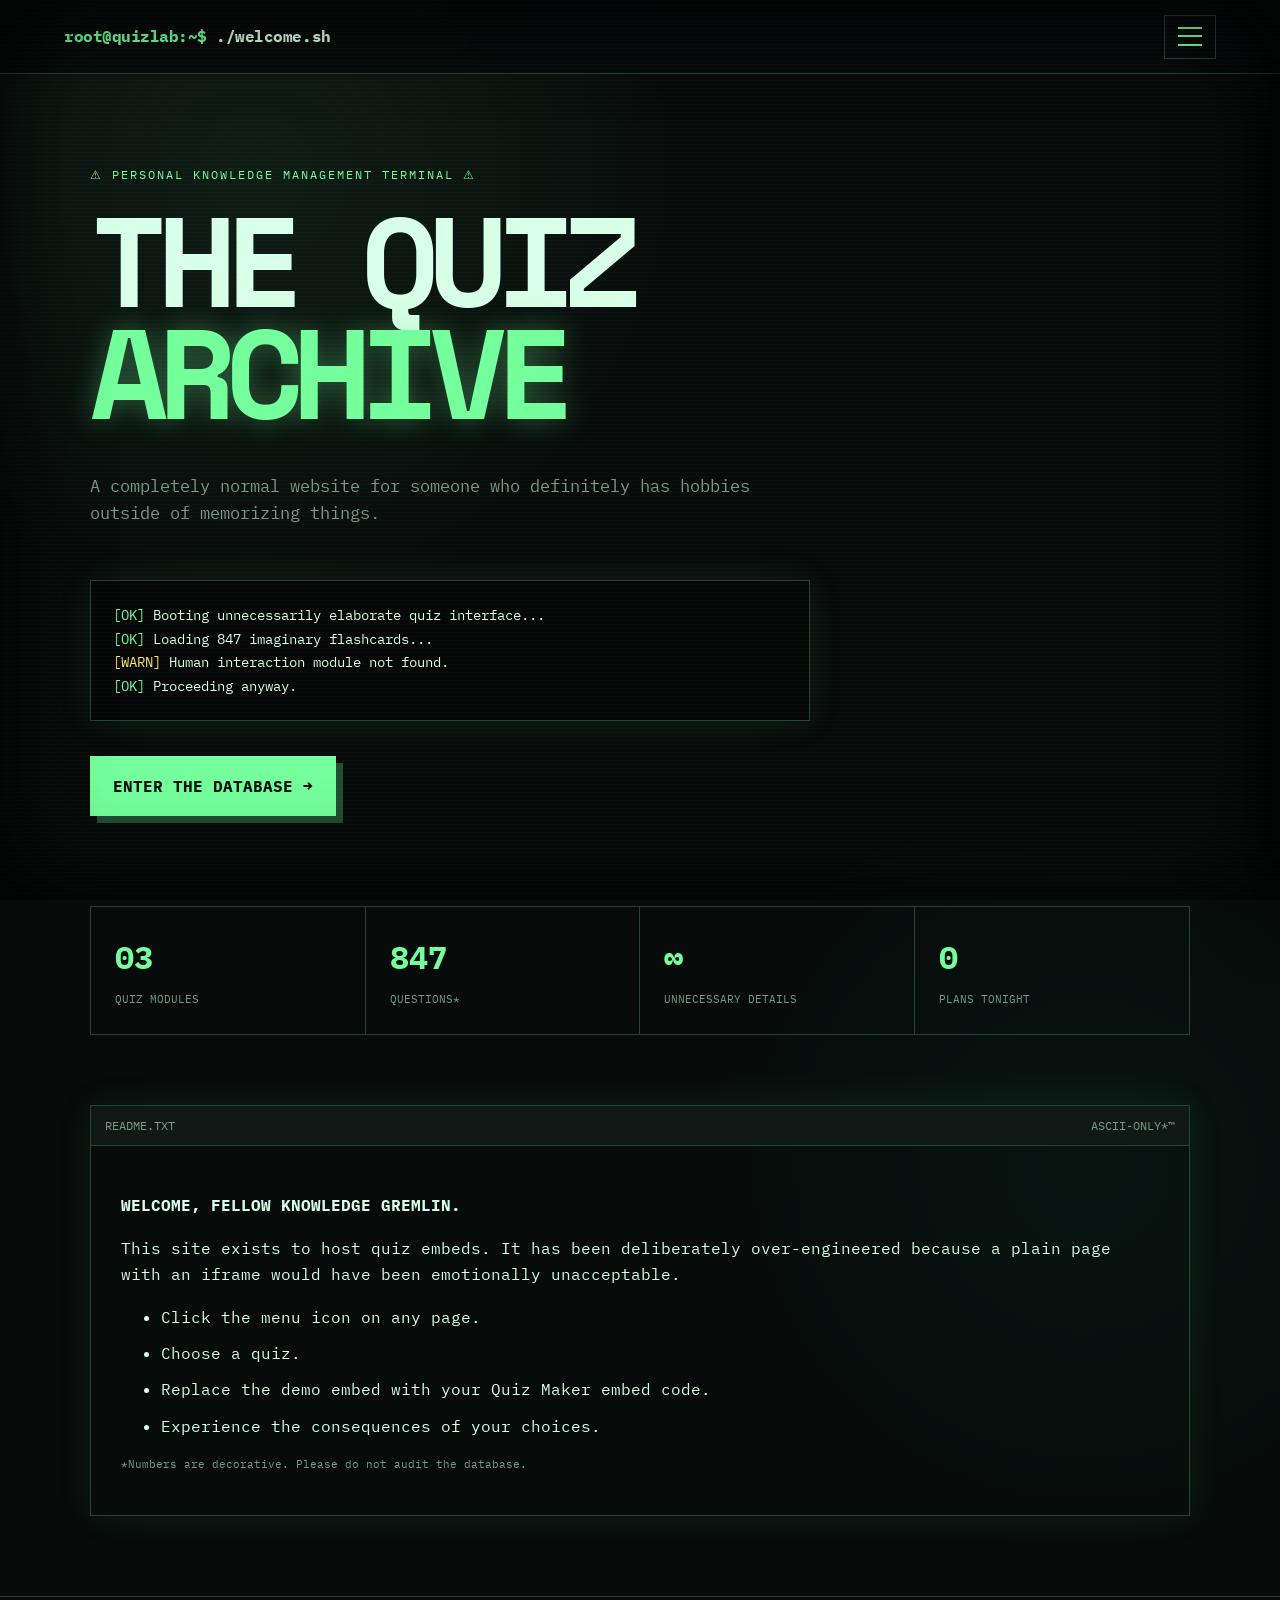
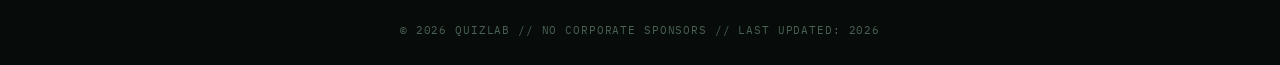
==== nerd-quiz-site-github/index.html @ b58cb628 "Add files via upload" ====
<!DOCTYPE html>
<html lang="en">
<head>
  <meta charset="UTF-8">
  <meta name="viewport" content="width=device-width, initial-scale=1.0">
  <title>Michelle's Extremely Normal Quiz Database</title>
  <meta name="description" content="A completely reasonable collection of quizzes, notes, and unnecessary metadata.">
  <link rel="stylesheet" href="css/style.css">
</head>
<body>
  <div class="crt-overlay"></div>
  <header class="topbar">
    <a class="brand" href="index.html"><span class="prompt">root@quizlab:~$</span> ./welcome.sh</a>
    <button class="menu-button" aria-label="Open menu" aria-expanded="false">
      <span></span><span></span><span></span>
    </button>
  </header>

  <nav class="side-menu" aria-hidden="true">
    <div class="menu-title">SYSTEM MENU</div>
    <a class="active" href="index.html">🏠 Dashboard</a>
    <a href="menu.html">📁 Quiz Directory</a>
    <a href="quizzes/quiz-01.html">🧪 Quiz 01</a>
    <a href="quizzes/quiz-02.html">🧠 Quiz 02</a>
    <a href="quizzes/quiz-03.html">📐 Quiz 03</a>
    <div class="menu-status">STATUS: <b>OBSESSED</b><br>COFFEE: ████████ 99%<br>SOCIAL LIFE: ░░░░░░ 0%</div>
  </nav>

  <main>
    <section class="hero">
      <div class="eyebrow">⚠ PERSONAL KNOWLEDGE MANAGEMENT TERMINAL ⚠</div>
      <h1>THE QUIZ<br><span>ARCHIVE</span></h1>
      <p class="subtitle">A completely normal website for someone who definitely has hobbies outside of memorizing things.</p>
      <div class="terminal">
        <div><span class="green">[OK]</span> Booting unnecessarily elaborate quiz interface...</div>
        <div><span class="green">[OK]</span> Loading 847 imaginary flashcards...</div>
        <div><span class="yellow">[WARN]</span> Human interaction module not found.</div>
        <div><span class="green">[OK]</span> Proceeding anyway.</div>
      </div>
      <a class="big-button" href="menu.html">ENTER THE DATABASE →</a>
    </section>

    <section class="stats">
      <div><strong>03</strong><span>QUIZ MODULES</span></div>
      <div><strong>847</strong><span>QUESTIONS*</span></div>
      <div><strong>∞</strong><span>UNNECESSARY DETAILS</span></div>
      <div><strong>0</strong><span>PLANS TONIGHT</span></div>
    </section>

    <section class="panel">
      <div class="panel-heading"><span>README.TXT</span><span>ASCII-ONLY*™</span></div>
      <div class="panel-body">
        <p><b>WELCOME, FELLOW KNOWLEDGE GREMLIN.</b></p>
        <p>This site exists to host quiz embeds. It has been deliberately over-engineered because a plain page with an iframe would have been emotionally unacceptable.</p>
        <ul>
          <li>Click the menu icon on any page.</li>
          <li>Choose a quiz.</li>
          <li>Replace the demo embed with your Quiz Maker embed code.</li>
          <li>Experience the consequences of your choices.</li>
        </ul>
        <p class="tiny">*Numbers are decorative. Please do not audit the database.</p>
      </div>
    </section>
  </main>

  <footer>© 2026 QUIZLAB // NO CORPORATE SPONSORS // LAST UPDATED: <span id="date"></span></footer>
  <script src="js/app.js"></script>
</body>
</html>
---- nerd-quiz-site-github/css/style.css ----
@import url('https://fonts.googleapis.com/css2?family=IBM+Plex+Mono:wght@400;500;600;700&family=Space+Mono:wght@400;700&display=swap');

:root {
  --bg: #070b0a;
  --panel: #0c1210;
  --panel2: #101916;
  --ink: #d8ffe7;
  --muted: #7c9a89;
  --acid: #74ff9c;
  --acid2: #c2ffd3;
  --yellow: #ffe66d;
  --red: #ff647c;
  --line: #244333;
  --shadow: 0 0 35px rgba(116,255,156,.08);
}

* { box-sizing: border-box; }
html { scroll-behavior: smooth; }
body {
  margin: 0;
  min-height: 100vh;
  background:
    radial-gradient(circle at 20% 10%, rgba(116,255,156,.08), transparent 28rem),
    radial-gradient(circle at 85% 70%, rgba(0,255,180,.04), transparent 25rem),
    var(--bg);
  color: var(--ink);
  font-family: "IBM Plex Mono", monospace;
  line-height: 1.65;
}
body::before {
  content: "";
  position: fixed; inset: 0;
  pointer-events: none;
  background-image: linear-gradient(rgba(255,255,255,.015) 1px, transparent 1px);
  background-size: 100% 4px;
  z-index: 99;
}
.crt-overlay {
  position: fixed; inset: 0; pointer-events:none; z-index: 100;
  box-shadow: inset 0 0 100px rgba(0,0,0,.8);
}
a { color: inherit; text-decoration: none; }

.topbar {
  height: 74px;
  border-bottom: 1px solid var(--line);
  background: rgba(7,11,10,.9);
  backdrop-filter: blur(12px);
  display: flex; align-items:center; justify-content:space-between;
  padding: 0 5vw;
  position: sticky; top: 0; z-index: 50;
}
.brand { font-weight: 700; letter-spacing: -.03em; }
.prompt { color: var(--acid); }
.menu-button {
  width: 52px; height: 44px; background: transparent; border: 1px solid var(--line);
  cursor:pointer; display:grid; place-items:center; gap:4px; padding:10px;
}
.menu-button span { display:block; width:24px; height:2px; background:var(--acid); transition:.2s; }
.menu-open .menu-button span:nth-child(1) { transform: translateY(6px) rotate(45deg); }
.menu-open .menu-button span:nth-child(2) { opacity:0; }
.menu-open .menu-button span:nth-child(3) { transform: translateY(-6px) rotate(-45deg); }

.side-menu {
  position: fixed; z-index: 60; top:74px; right:0; width:min(360px,92vw);
  height:calc(100vh - 74px); padding:32px;
  background:#080d0b; border-left:1px solid var(--acid);
  transform: translateX(105%); transition:.25s ease;
  box-shadow:-20px 0 70px rgba(0,0,0,.55);
}
.menu-open .side-menu { transform:translateX(0); }
.menu-title { color:var(--acid); font-weight:700; margin-bottom:22px; }
.side-menu a {
  display:block; padding:13px 10px; border-bottom:1px dashed var(--line);
}
.side-menu a:hover, .side-menu a.active { color:var(--acid); background:rgba(116,255,156,.06); }
.menu-status { margin-top:30px; color:var(--muted); font-size:.75rem; }
.menu-status b { color:var(--yellow); }

main { width:min(1100px,90vw); margin:0 auto; }
.hero { min-height:calc(100vh - 74px); display:flex; flex-direction:column; justify-content:center; padding:90px 0; }
.eyebrow { color:var(--acid); font-size:.78rem; letter-spacing:.16em; margin-bottom:18px; }
h1 {
  font-family:"Space Mono", monospace; font-size:clamp(3.3rem,10vw,8.5rem);
  line-height:.88; letter-spacing:-.08em; margin:0 0 28px;
}
h1 span { color:var(--acid); text-shadow:0 0 28px rgba(116,255,156,.35); }
.subtitle { max-width:720px; color:var(--muted); font-size:1.05rem; }
.terminal {
  margin:35px 0; border:1px solid var(--line); background:#050806;
  padding:22px; max-width:720px; box-shadow:var(--shadow); font-size:.9rem;
}
.green { color:var(--acid); } .yellow { color:var(--yellow); }
.big-button {
  width:max-content; padding:16px 22px; border:1px solid var(--acid);
  color:#041008; background:var(--acid); font-weight:700;
  box-shadow:7px 7px 0 #214d30; transition:.15s;
}
.big-button:hover { transform:translate(4px,4px); box-shadow:3px 3px 0 #214d30; }

.stats { display:grid; grid-template-columns:repeat(4,1fr); border:1px solid var(--line); margin-bottom:70px; }
.stats div { padding:24px; border-right:1px solid var(--line); }
.stats div:last-child { border-right:0; }
.stats strong { display:block; color:var(--acid); font-size:2rem; }
.stats span { color:var(--muted); font-size:.68rem; }

.panel { border:1px solid var(--line); margin-bottom:80px; box-shadow:var(--shadow); }
.panel-heading,.shell-bar {
  display:flex; justify-content:space-between; padding:10px 14px;
  background:var(--panel2); border-bottom:1px solid var(--line); font-size:.72rem; color:var(--muted);
}
.panel-body { padding:30px; }
.panel-body li { margin:10px 0; }
.tiny { font-size:.7rem; color:var(--muted); }

.directory,.quiz-page { padding:85px 0 120px; }
.directory h1,.quiz-page h1 { font-size:clamp(2.8rem,7vw,6rem); }
.quiz-grid { display:grid; grid-template-columns:repeat(3,1fr); gap:18px; margin-top:45px; }
.quiz-card {
  min-height:330px; position:relative; border:1px solid var(--line);
  background:linear-gradient(145deg,var(--panel),#080d0b); padding:28px;
  transition:.2s; overflow:hidden;
}
.quiz-card:hover { border-color:var(--acid); transform:translateY(-5px); box-shadow:0 15px 50px rgba(0,0,0,.4); }
.card-number { position:absolute; top:18px; right:20px; color:#355341; }
.card-icon { font-size:3rem; display:block; margin-top:25px; }
.quiz-card h2 { font-size:1.25rem; color:var(--acid2); }
.quiz-card p { color:var(--muted); }
.launch { position:absolute; bottom:25px; color:var(--acid); font-weight:700; }
.notice { margin-top:28px; border-left:3px solid var(--yellow); background:rgba(255,230,109,.04); padding:18px; color:var(--muted); }

.quiz-shell { border:1px solid var(--line); background:var(--panel); margin-top:40px; box-shadow:var(--shadow); }
.shell-bar span:first-child { color:var(--red); letter-spacing:2px; }
.embed-area { padding:28px; min-height:520px; display:grid; place-items:center; }
.embed-placeholder {
  width:min(760px,100%); min-height:420px; border:1px dashed #376247;
  display:flex; flex-direction:column; justify-content:center; align-items:center;
  text-align:center; padding:40px; position:relative; overflow:hidden;
  background:repeating-linear-gradient(0deg, rgba(116,255,156,.025), rgba(116,255,156,.025) 1px, transparent 1px, transparent 4px);
}
.fake-browser-icon { font-size:4rem; filter:grayscale(.4); }
.embed-placeholder h2 { color:var(--acid); letter-spacing:.08em; }
.embed-placeholder p { color:var(--muted); }
.embed-placeholder code {
  color:var(--yellow); border:1px solid var(--line); background:#050806;
  padding:12px; max-width:100%; overflow:auto; font-size:.75rem;
}
.pager { display:flex; justify-content:space-between; margin-top:28px; color:var(--acid); font-size:.8rem; }
footer { border-top:1px solid var(--line); color:#496253; text-align:center; padding:25px; font-size:.68rem; letter-spacing:.08em; }

@media (max-width:760px) {
  .stats { grid-template-columns:repeat(2,1fr); }
  .stats div:nth-child(2) { border-right:0; }
  .stats div { border-bottom:1px solid var(--line); }
  .quiz-grid { grid-template-columns:1fr; }
  .hero { padding-top:55px; }
  .terminal { font-size:.78rem; }
}
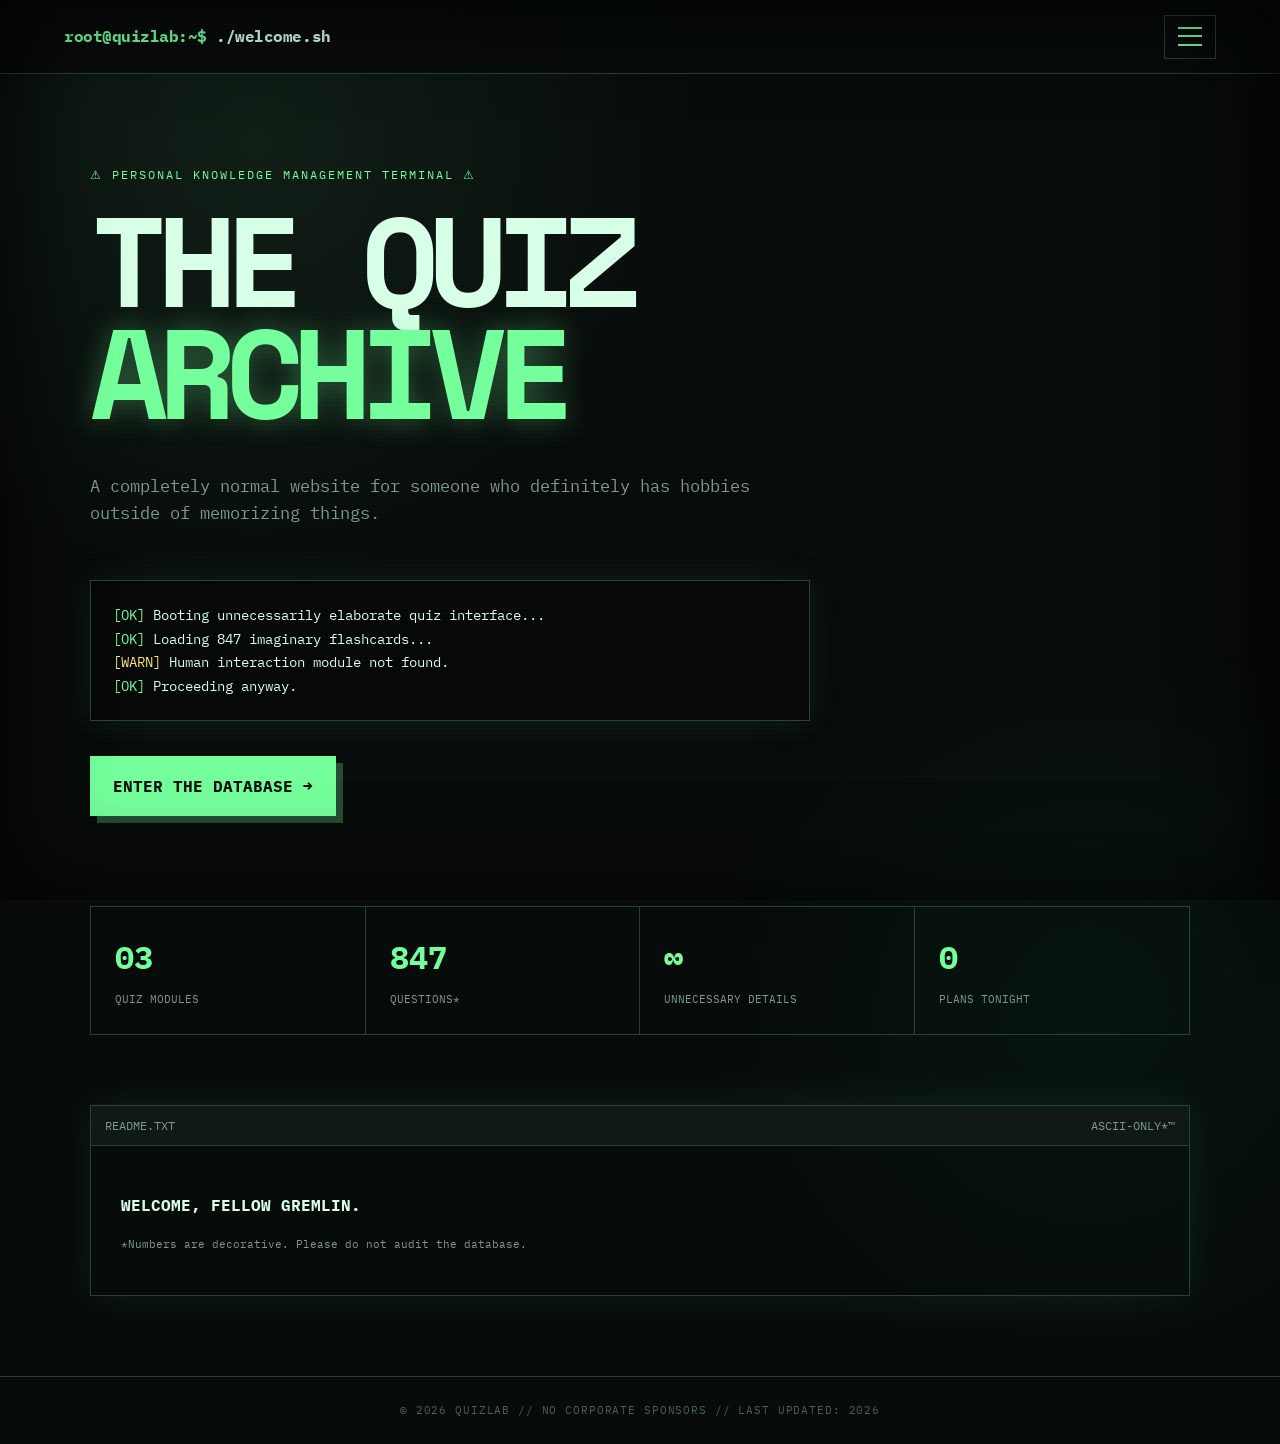
==== commit 604f9247: "Home.html" ====
--- a/nerd-quiz-site-github/index.html
+++ b/nerd-quiz-site-github/index.html
@@ -20,9 +20,9 @@
     <div class="menu-title">SYSTEM MENU</div>
     <a class="active" href="index.html">🏠 Dashboard</a>
     <a href="menu.html">📁 Quiz Directory</a>
-    <a href="quizzes/quiz-01.html">🧪 Quiz 01</a>
-    <a href="quizzes/quiz-02.html">🧠 Quiz 02</a>
-    <a href="quizzes/quiz-03.html">📐 Quiz 03</a>
+    <a href="https://batmanfish.github.io/Boredom-Runner/quizzes/quiz-01.html">🧪 Quiz 01</a>
+    <a href="https://batmanfish.github.io/Boredom-Runner/quizzes/quiz-02.html">🧠 Quiz 02</a>
+    <a href="https://batmanfish.github.io/Boredom-Runner/quizzes/quiz-03.html">📐 Quiz 03</a>
     <div class="menu-status">STATUS: <b>OBSESSED</b><br>COFFEE: ████████ 99%<br>SOCIAL LIFE: ░░░░░░ 0%</div>
   </nav>
 
@@ -50,14 +50,8 @@
     <section class="panel">
       <div class="panel-heading"><span>README.TXT</span><span>ASCII-ONLY*™</span></div>
       <div class="panel-body">
-        <p><b>WELCOME, FELLOW KNOWLEDGE GREMLIN.</b></p>
-        <p>This site exists to host quiz embeds. It has been deliberately over-engineered because a plain page with an iframe would have been emotionally unacceptable.</p>
-        <ul>
-          <li>Click the menu icon on any page.</li>
-          <li>Choose a quiz.</li>
-          <li>Replace the demo embed with your Quiz Maker embed code.</li>
-          <li>Experience the consequences of your choices.</li>
-        </ul>
+        <p><b>WELCOME, FELLOW GREMLIN.</b></p>
+
         <p class="tiny">*Numbers are decorative. Please do not audit the database.</p>
       </div>
     </section>
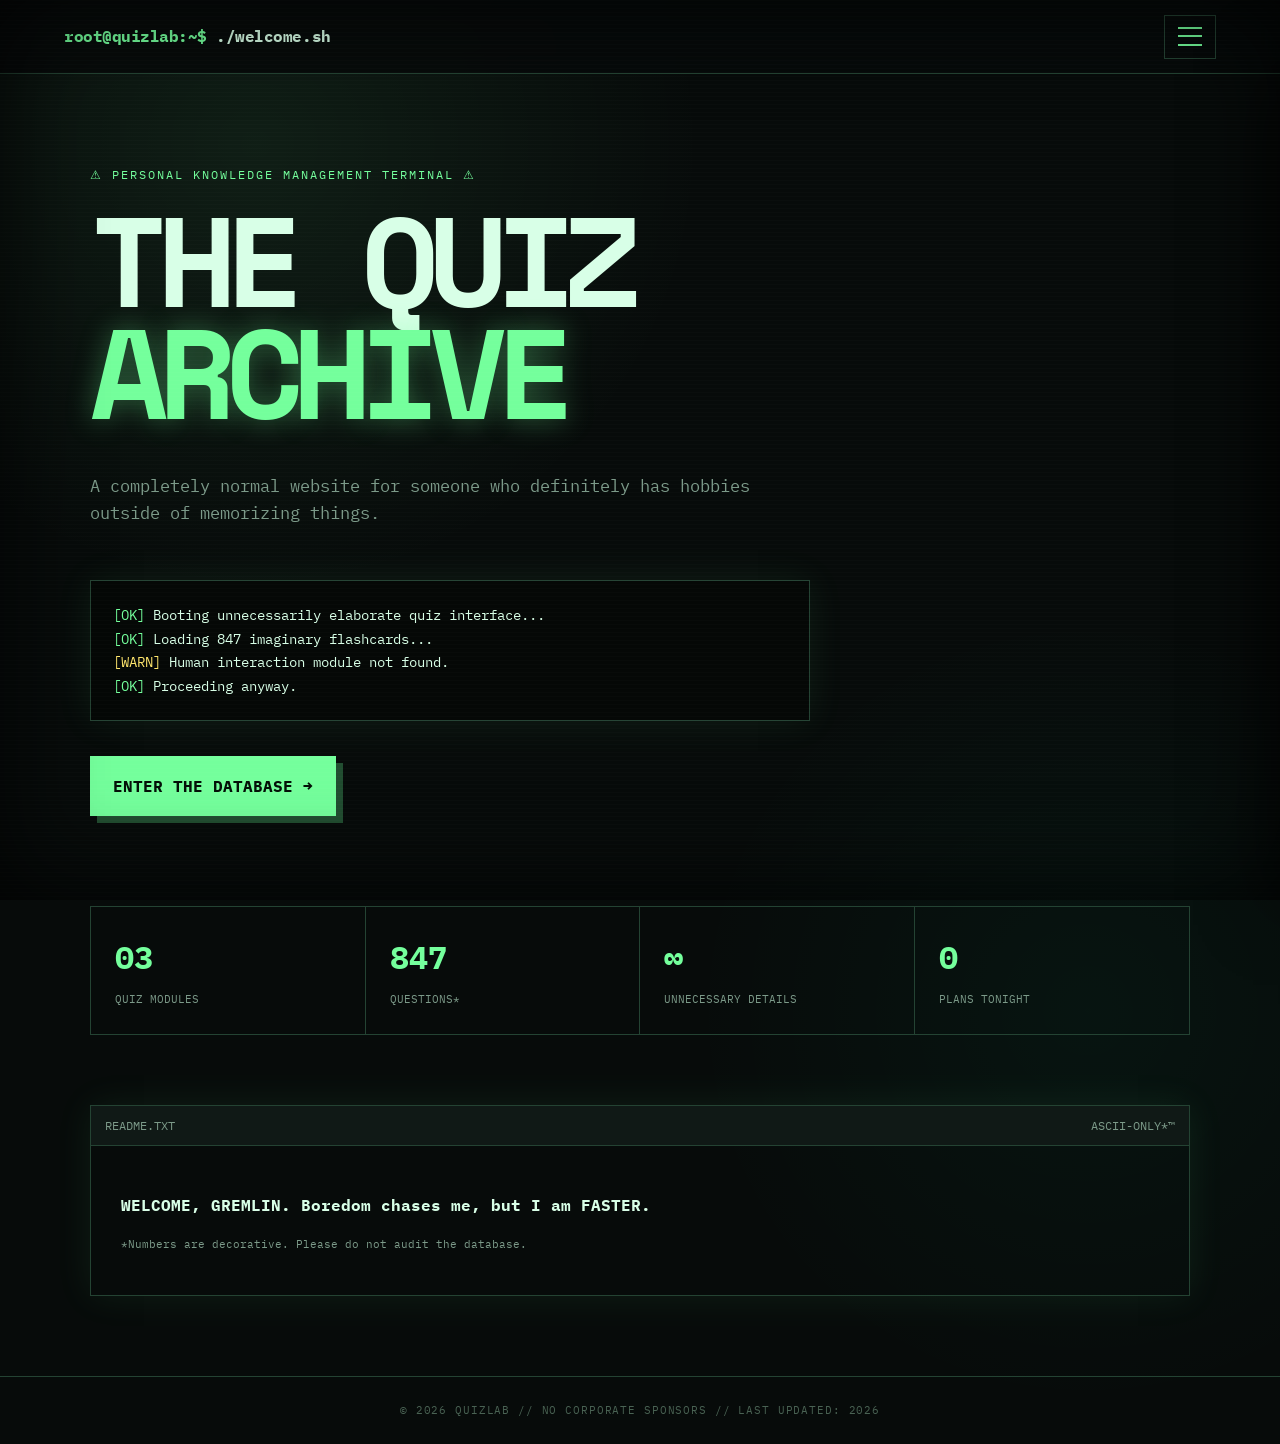
==== commit c4ce754d: "Update index.html" ====
--- a/nerd-quiz-site-github/index.html
+++ b/nerd-quiz-site-github/index.html
@@ -50,7 +50,7 @@
     <section class="panel">
       <div class="panel-heading"><span>README.TXT</span><span>ASCII-ONLY*™</span></div>
       <div class="panel-body">
-        <p><b>WELCOME, FELLOW GREMLIN.</b></p>
+        <p><b>WELCOME, GREMLIN. Boredom chases me, but I am FASTER.</b></p>
 
         <p class="tiny">*Numbers are decorative. Please do not audit the database.</p>
       </div>
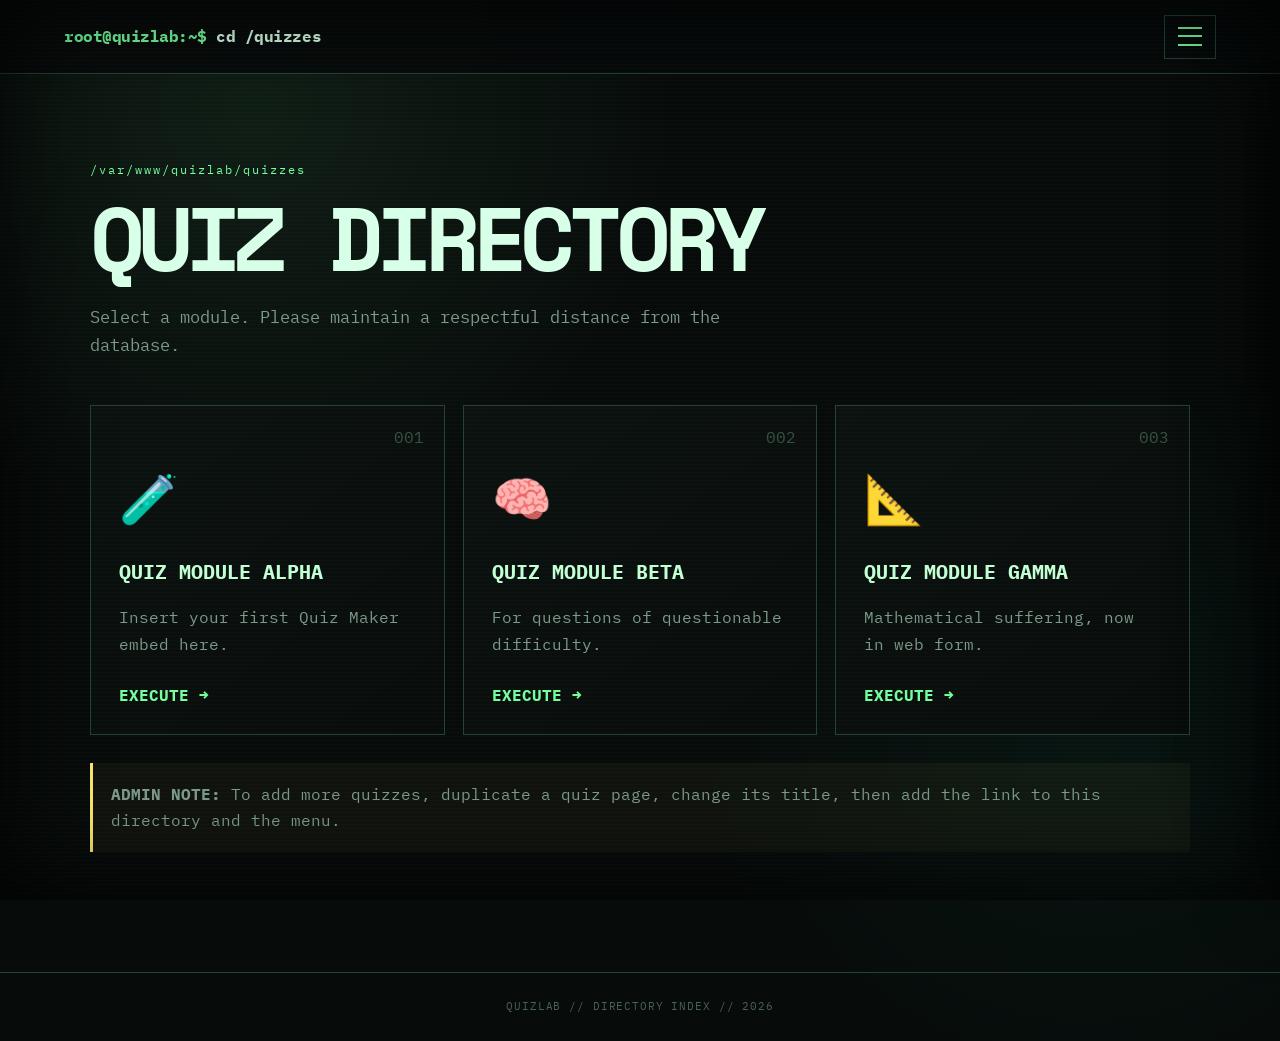
==== commit aaf61f67: "Update index.html" ====
--- a/nerd-quiz-site-github/index.html
+++ b/nerd-quiz-site-github/index.html
@@ -3,61 +3,58 @@
 <head>
   <meta charset="UTF-8">
   <meta name="viewport" content="width=device-width, initial-scale=1.0">
-  <title>Michelle's Extremely Normal Quiz Database</title>
-  <meta name="description" content="A completely reasonable collection of quizzes, notes, and unnecessary metadata.">
+  <title>My Extremely Normal Website</title>
+  <meta name="description" content="A very reasonable collection of quizzes, notes, and unnecessary metadata.">
   <link rel="stylesheet" href="css/style.css">
 </head>
 <body>
-  <div class="crt-overlay"></div>
-  <header class="topbar">
-    <a class="brand" href="index.html"><span class="prompt">root@quizlab:~$</span> ./welcome.sh</a>
-    <button class="menu-button" aria-label="Open menu" aria-expanded="false">
-      <span></span><span></span><span></span>
-    </button>
-  </header>
-
-  <nav class="side-menu" aria-hidden="true">
-    <div class="menu-title">SYSTEM MENU</div>
-    <a class="active" href="index.html">🏠 Dashboard</a>
-    <a href="menu.html">📁 Quiz Directory</a>
-    <a href="https://batmanfish.github.io/Boredom-Runner/quizzes/quiz-01.html">🧪 Quiz 01</a>
-    <a href="https://batmanfish.github.io/Boredom-Runner/quizzes/quiz-02.html">🧠 Quiz 02</a>
-    <a href="https://batmanfish.github.io/Boredom-Runner/quizzes/quiz-03.html">📐 Quiz 03</a>
-    <div class="menu-status">STATUS: <b>OBSESSED</b><br>COFFEE: ████████ 99%<br>SOCIAL LIFE: ░░░░░░ 0%</div>
-  </nav>
-
-  <main>
-    <section class="hero">
-      <div class="eyebrow">⚠ PERSONAL KNOWLEDGE MANAGEMENT TERMINAL ⚠</div>
-      <h1>THE QUIZ<br><span>ARCHIVE</span></h1>
-      <p class="subtitle">A completely normal website for someone who definitely has hobbies outside of memorizing things.</p>
-      <div class="terminal">
-        <div><span class="green">[OK]</span> Booting unnecessarily elaborate quiz interface...</div>
-        <div><span class="green">[OK]</span> Loading 847 imaginary flashcards...</div>
-        <div><span class="yellow">[WARN]</span> Human interaction module not found.</div>
-        <div><span class="green">[OK]</span> Proceeding anyway.</div>
+    <div class="crt-overlay"></div>
+    <header class="topbar">
+      <a class="brand" href="index.html"><span class="prompt">root@quizlab:~$</span> cd /quizzes</a>
+      <button class="menu-button" aria-label="Open menu" aria-expanded="false"><span></span><span></span><span></span></button>
+    </header>
+    <nav class="side-menu" aria-hidden="true">
+      <div class="menu-title">SYSTEM MENU</div>
+      <a href="index.html">🏠 Dashboard</a>
+      <a class="active" href="menu.html">📁 Quiz Directory</a>
+      <a href="quizzes/quiz-01.html">🧪 Quiz 01</a>
+      <a href="quizzes/quiz-02.html">🧠 Quiz 02</a>
+      <a href="quizzes/quiz-03.html">📐 Quiz 03</a>
+      <div class="menu-status">STATUS: <b>INDEXING</b><br>COFFEE: ████████ 99%<br>SOCIAL LIFE: ░░░░░░ 0%</div>
+    </nav>
+  
+    <main class="directory">
+      <div class="eyebrow">/var/www/quizlab/quizzes</div>
+      <h1>QUIZ DIRECTORY</h1>
+      <p class="subtitle">Select a module. Please maintain a respectful distance from the database.</p>
+  
+      <div class="quiz-grid">
+        <a class="quiz-card" href="quizzes/quiz-01.html">
+          <span class="card-number">001</span>
+          <span class="card-icon">🧪</span>
+          <h2>QUIZ MODULE ALPHA</h2>
+          <p>Insert your first Quiz Maker embed here.</p>
+          <span class="launch">EXECUTE →</span>
+        </a>
+        <a class="quiz-card" href="quizzes/quiz-02.html">
+          <span class="card-number">002</span>
+          <span class="card-icon">🧠</span>
+          <h2>QUIZ MODULE BETA</h2>
+          <p>For questions of questionable difficulty.</p>
+          <span class="launch">EXECUTE →</span>
+        </a>
+        <a class="quiz-card" href="quizzes/quiz-03.html">
+          <span class="card-number">003</span>
+          <span class="card-icon">📐</span>
+          <h2>QUIZ MODULE GAMMA</h2>
+          <p>Mathematical suffering, now in web form.</p>
+          <span class="launch">EXECUTE →</span>
+        </a>
       </div>
-      <a class="big-button" href="menu.html">ENTER THE DATABASE →</a>
-    </section>
-
-    <section class="stats">
-      <div><strong>03</strong><span>QUIZ MODULES</span></div>
-      <div><strong>847</strong><span>QUESTIONS*</span></div>
-      <div><strong>∞</strong><span>UNNECESSARY DETAILS</span></div>
-      <div><strong>0</strong><span>PLANS TONIGHT</span></div>
-    </section>
-
-    <section class="panel">
-      <div class="panel-heading"><span>README.TXT</span><span>ASCII-ONLY*™</span></div>
-      <div class="panel-body">
-        <p><b>WELCOME, GREMLIN. Boredom chases me, but I am FASTER.</b></p>
-
-        <p class="tiny">*Numbers are decorative. Please do not audit the database.</p>
-      </div>
-    </section>
-  </main>
-
-  <footer>© 2026 QUIZLAB // NO CORPORATE SPONSORS // LAST UPDATED: <span id="date"></span></footer>
-  <script src="js/app.js"></script>
-</body>
-</html>
+  
+      <div class="notice"><b>ADMIN NOTE:</b> To add more quizzes, duplicate a quiz page, change its title, then add the link to this directory and the menu.</div>
+    </main>
+    <footer>QUIZLAB // DIRECTORY INDEX // <span id="date"></span></footer>
+    <script src="js/app.js"></script>
+  </body>
+  </html>
